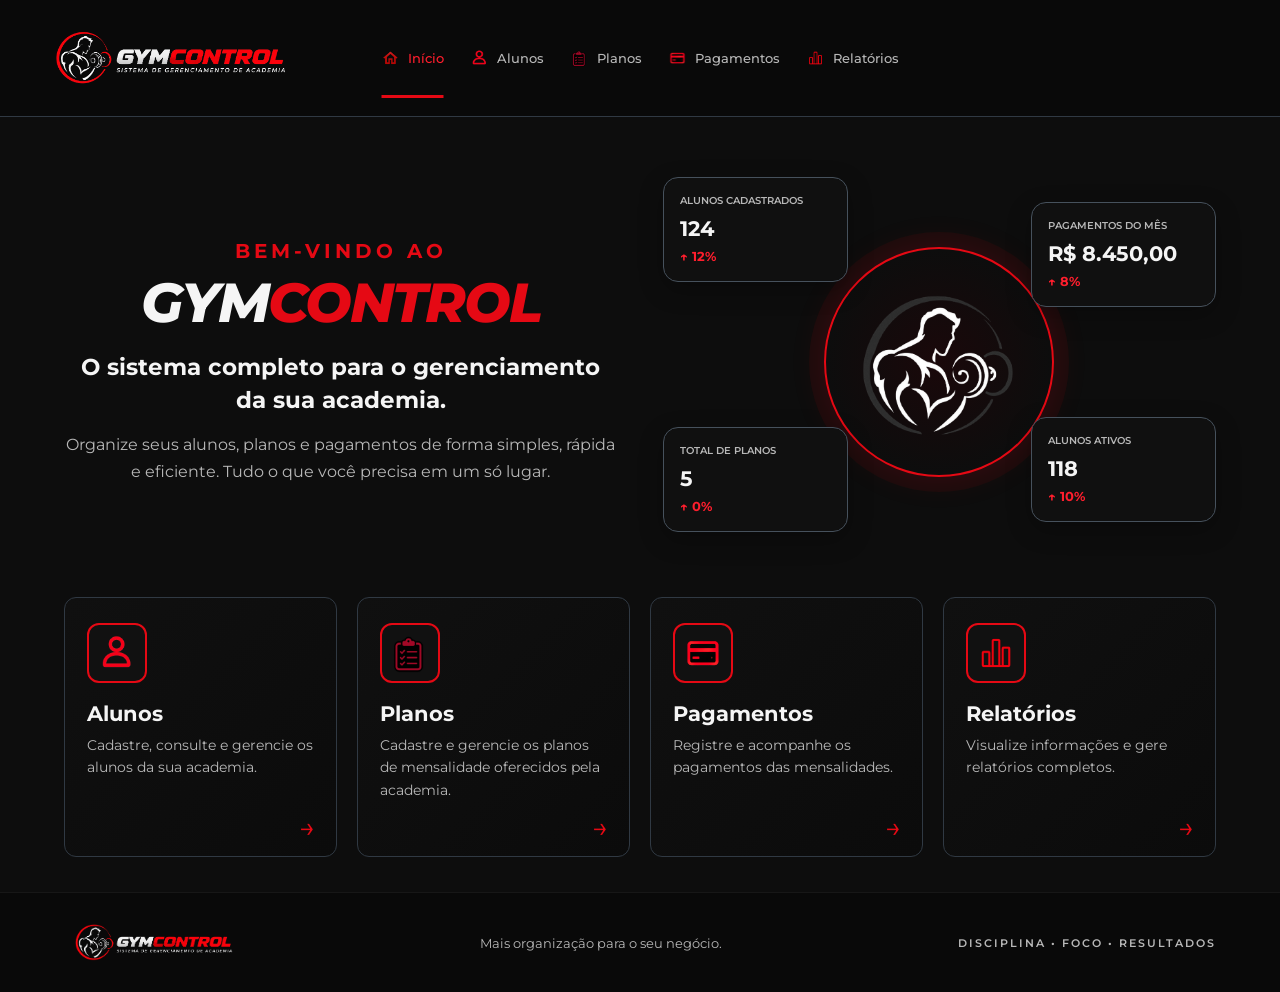
==== index.html @ 433f5897 "Primeiro commit do GymControl" ====
<!DOCTYPE html>
<html lang="pt-BR">

<head>
    <meta charset="UTF-8">
    <meta name="viewport" content="width=device-width, initial-scale=1.0">

    <title>GymControl | Sistema de Academia</title>

    <link href="https://fonts.googleapis.com/css2?family=Montserrat:wght@400;500;600;700;800&display=swap" rel="stylesheet">

    <!-- Biblioteca de ícones -->
    <link rel="stylesheet" href="https://cdnjs.cloudflare.com/ajax/libs/font-awesome/6.7.2/css/all.min.css">

    <link rel="stylesheet" href="style.css">
</head>

<body>

    <!-- CABEÇALHO -->
    <header class="cabecalho">

        <a href="index.html" class="logo">
            <img src="imagens/logo.png"
                 alt="GymControl - Sistema de gerenciamento de academia">
        </a>

       
        <!-- MENU CENTRALIZADO -->
        <nav class="menu">

            <a href="index.html" class="menu-link ativo">
                <img src="imagens/inicio.png" alt="">
                <span>Início</span>
            </a>

            <a href="alunos.html" class="menu-link">
                <img src="imagens/alunos.png" alt="">
                <span>Alunos</span>
            </a>

            <a href="planos.html" class="menu-link">
                <img src="imagens/planos.png" alt="">
                <span>Planos</span>
            </a>

            <a href="pagamentos.html" class="menu-link">
                <img src="imagens/pagamentos.png" alt="">
                <span>Pagamentos</span>
            </a>

            <a href="relatorios.html" class="menu-link">
                <img src="imagens/relatorios.png" alt="">
                <span>Relatórios</span>
            </a>

        </nav>

    </header>


    <!-- CONTEÚDO PRINCIPAL -->
    <main class="conteudo">

        <!-- APRESENTAÇÃO -->
        <section class="apresentacao">

            <div class="texto-apresentacao">

                <p class="subtitulo">BEM-VINDO AO</p>

                <h1>GYM<span>CONTROL</span></h1>

                <h2>
                    O sistema completo para o gerenciamento
                    da sua academia.
                </h2>

                <p class="descricao">
                    Organize seus alunos, planos e pagamentos
                    de forma simples, rápida e eficiente.
                    Tudo o que você precisa em um só lugar.
                </p>

            </div>


            <!-- PAINEL DE INDICADORES -->
            <div class="painel-indicadores">

                <div class="circulo-central">
                    <span class="icone-academia">
                        <img src="imagens/academia.png"
                             alt="">
                    </span>
                </div>

                <div class="indicador indicador-alunos">
                    <p>ALUNOS CADASTRADOS</p>
                    <h3>124</h3>
                    <span>&uarr; 12%</span>
                </div>

                <div class="indicador indicador-pagamentos">
                    <p>PAGAMENTOS DO MÊS</p>
                    <h3>R$ 8.450,00</h3>
                    <span>&uarr; 8%</span>
                </div>

                <div class="indicador indicador-planos">
                    <p>TOTAL DE PLANOS</p>
                    <h3>5</h3>
                    <span>&uarr; 0%</span>
                </div>

                <div class="indicador indicador-ativos">
                    <p>ALUNOS ATIVOS</p>
                    <h3>118</h3>
                    <span>&uarr; 10%</span>
                </div>

            </div>

        </section>


        <!-- ATALHOS DO SISTEMA -->
        <section class="atalhos">

            <!-- ALUNOS -->
            <a href="alunos.html" class="card">

                <div class="card-icone">
                    <img src="imagens/alunos.png" alt="">
                </div>

                <h3>Alunos</h3>

                <p>
                    Cadastre, consulte e gerencie
                    os alunos da sua academia.
                </p>

                <span class="card-link">&rarr;</span>

            </a>


            <!-- PLANOS -->
            <a href="planos.html" class="card">

                <div class="card-icone">
                    <img src="imagens/planos.png" alt="">
                </div>

                <h3>Planos</h3>

                <p>
                    Cadastre e gerencie os planos
                    de mensalidade oferecidos
                    pela academia.
                </p>

                <span class="card-link">&rarr;</span>

            </a>


            <!-- PAGAMENTOS -->
            <a href="pagamentos.html" class="card">

                <div class="card-icone">
                    <img src="imagens/pagamentos.png" alt="">
                </div>

                <h3>Pagamentos</h3>

                <p>
                    Registre e acompanhe
                    os pagamentos das mensalidades.
                </p>

                <span class="card-link">&rarr;</span>

            </a>


            <!-- RELATÓRIOS -->
            <a href="relatorios.html" class="card">

                <div class="card-icone">
                    <img src="imagens/relatorios.png" alt="">
                </div>

                <h3>Relatórios</h3>

                <p>
                    Visualize informações e
                    gere relatórios completos.
                </p>

                <span class="card-link">&rarr;</span>

            </a>

        </section>

    </main>


    <!-- RODAPÉ -->
    <footer class="rodape">

        <a href="index.html" class="rodape-logo">
            <img src="imagens/logo.png" alt="GymControl">
        </a>

        <p>Mais organização para o seu negócio.</p>

        <div class="rodape-slogan">
            DISCIPLINA &bull; FOCO &bull; RESULTADOS
        </div>

    </footer>

</body>

</html>
---- style.css ----
/* ==============================
   CONFIGURAÇÕES GERAIS
============================== */

* {
    margin: 0;
    padding: 0;
    box-sizing: border-box;
}

:root {
    --preto: #0D0D0D;
    --cinza-escuro: #1A1A1A;
    --vermelho: #E50914;
    --vermelho-hover: #FF1E2D;
    --branco: #F5F5F5;
    --cinza-claro: #B8B8B8;
    --borda: #303943;
}

body {
    font-family: 'Montserrat', sans-serif;
    background-color: var(--preto);
    color: var(--branco);
    min-height: 100vh;
    display: flex;
    flex-direction: column;
}

a {
    color: inherit;
    text-decoration: none;
}

button,
a {
    -webkit-tap-highlight-color: transparent;
}


/* ==============================
   CABEÇALHO
============================== */

.cabecalho {
    position: relative;
    width: 100%;
    min-height: 100px;
    padding: 18px 4%;
    display: flex;
    align-items: center;
    justify-content: space-between;
    gap: 25px;
    border-bottom: 1px solid var(--borda);
    background-color: #090909;
}

/* LOGO */

.logo {
    display: flex;
    align-items: center;
    flex-shrink: 0;
    text-decoration: none;
    z-index: 2;
}

.logo img {
    display: block;
    width: 330px;
    max-height: 80px;
    object-fit: contain;
    object-position: left center;
}

/* Estilos antigos da logo em texto */

.logo-simbolo {
    width: 58px;
    height: 58px;
    border: 3px solid var(--vermelho);
    border-radius: 50%;
    display: flex;
    align-items: center;
    justify-content: center;
    color: var(--branco);
    font-size: 22px;
    font-weight: 800;
    font-style: italic;
    flex-shrink: 0;
}

.logo-texto h2 {
    font-size: 25px;
    font-weight: 800;
    font-style: italic;
    letter-spacing: -1px;
}

.logo-texto h2 span {
    color: var(--vermelho);
}

.logo-texto p {
    margin-top: 4px;
    font-size: 9px;
    font-weight: 600;
    letter-spacing: 1.2px;
    color: var(--cinza-claro);
}


/* ==============================
   MENU DE NAVEGAÇÃO
============================== */


.menu {
    position: absolute;
    left: 50%;
    top: 50%;
    transform: translate(-50%, -50%);

    display: flex;
    align-items: center;
    justify-content: center;
    gap: 27px;
}

.menu-link {
    position: relative;
    display: flex;
    align-items: center;
    justify-content: center;
    gap: 8px;

    padding: 14px 0;
    color: var(--cinza-claro);
    font-size: 13px;
    font-weight: 500;
    white-space: nowrap;

    transition: color 0.3s ease;
}

/* Imagens do menu */
.menu-link img {
    width: 18px;
    height: 18px;
    object-fit: contain;
    display: block;
    transition: transform 0.3s ease;
}

.menu-link:hover,
.menu-link.ativo {
    color: var(--vermelho-hover);
}

.menu-link:hover img {
    transform: translateY(-2px);
}

.menu-link.ativo::after {
    content: "";
    position: absolute;
    bottom: -17px;
    left: 0;
    width: 100%;
    height: 3px;
    background-color: var(--vermelho);
}



/* ==============================
   CONTEÚDO PRINCIPAL
============================== */

.conteudo {
    width: 100%;
    max-width: 1600px;
    margin: 0 auto;
    padding: 45px 5% 35px;
    flex: 1;
}


/* ==============================
   APRESENTAÇÃO INICIAL
============================== */

.apresentacao {
    display: grid;
    grid-template-columns: 1fr 1fr;
    align-items: center;
    gap: 45px;
    min-height: 400px;
    margin-bottom: 35px;
}

.texto-apresentacao {
    width: 100%;
    max-width: 620px;
    display: flex;
    flex-direction: column;
    align-items: center;
    justify-content: center;
    text-align: center;
    margin: 0 auto;
}

.subtitulo {
    margin-bottom: 10px;
    color: var(--vermelho);
    font-size: 20px;
    font-weight: 700;
    letter-spacing: 4px;
    text-align: center;
}

.texto-apresentacao h1 {
    margin-bottom: 18px;
    font-size: 55px;
    font-weight: 800;
    font-style: italic;
    letter-spacing: -2px;
    line-height: 1.1;
    text-align: center;
}

.texto-apresentacao h1 span {
    color: var(--vermelho);
}

.texto-apresentacao h2 {
    max-width: 560px;
    margin-bottom: 15px;
    font-size: 23px;
    line-height: 1.4;
    font-weight: 700;
    text-align: center;
}

.descricao {
    max-width: 550px;
    color: var(--cinza-claro);
    font-size: 16px;
    line-height: 1.7;
    text-align: center;
}


/* ==============================
   PAINEL DE INDICADORES
============================== */

.painel-indicadores {
    position: relative;
    width: 100%;
    min-height: 390px;
    display: flex;
    align-items: center;
    justify-content: center;
}

.circulo-central {
    width: 230px;
    height: 230px;
    border: 2px solid var(--vermelho);
    border-radius: 50%;
    display: flex;
    align-items: center;
    justify-content: center;
    background: radial-gradient(
        circle,
        #1A080A 0%,
        #0D0D0D 70%
    );
    box-shadow:
        0 0 0 15px #E5091410,
        0 0 35px #E5091420;
}


.icone-academia img {
    width: 180px;
    height: 180px;
    object-fit: contain;
    display: block;
}

.icone-academia {
    display: flex;
    align-items: center;
    justify-content: center;
    filter: grayscale(1);
}



/* ==============================
   INDICADORES
============================== */

.indicador {
    position: absolute;
    z-index: 2;
    width: 185px;
    padding: 16px;
    border: 1px solid #46515C;
    border-radius: 15px;
    background-color: #101010;
    box-shadow: 0 8px 25px #00000040;
}

.indicador p {
    margin-bottom: 8px;
    color: var(--cinza-claro);
    font-size: 10px;
    font-weight: 600;
    line-height: 1.4;
}

.indicador h3 {
    margin-bottom: 5px;
    color: var(--branco);
    font-size: 21px;
    font-weight: 700;
}

.indicador span {
    color: var(--vermelho-hover);
    font-size: 13px;
    font-weight: 700;
}

.indicador-alunos {
    top: 10px;
    left: 0;
}

.indicador-pagamentos {
    top: 35px;
    right: 0;
}

.indicador-planos {
    bottom: 25px;
    left: 0;
}

.indicador-ativos {
    right: 0;
    bottom: 35px;
}


/* ==============================
   CARTÕES DE ATALHO
============================== */

.atalhos {
    width: 100%;
    display: grid;
    grid-template-columns: repeat(4, minmax(0, 1fr));
    gap: 20px;
    align-items: stretch;
}

.card {
    position: relative;
    min-width: 0;
    min-height: 230px;
    padding: 25px 22px 55px;
    display: flex;
    flex-direction: column;
    align-items: flex-start;
    border: 1px solid var(--borda);
    border-radius: 12px;
    background: linear-gradient(
        135deg,
        #101010 0%,
        #0B0B0B 100%
    );
    color: var(--branco);
    text-decoration: none;
    cursor: pointer;
    transition:
        transform 0.3s ease,
        border-color 0.3s ease,
        box-shadow 0.3s ease;
}

.card:hover {
    transform: translateY(-5px);
    border-color: var(--vermelho);
    box-shadow: 0 10px 30px #E5091412;
}


/* ==============================
   IMAGENS DOS CARTÕES
============================== */

.card-icone {
    width: 60px;
    height: 60px;
    margin-bottom: 18px;
    display: flex;
    align-items: center;
    justify-content: center;
    overflow: hidden;
    border: 2px solid var(--vermelho);
    border-radius: 12px;
    background-color: #111111;
    color: var(--vermelho-hover);
    font-size: 30px;
}

.card-icone img {
    display: block;
    width: 70%;
    height: 70%;
    object-fit: contain;
}


/* ==============================
   TEXTOS DOS CARTÕES
============================== */

.card h3 {
    margin-bottom: 8px;
    color: var(--branco);
    font-size: 21px;
    font-weight: 700;
}

.card p {
    width: 100%;
    color: var(--cinza-claro);
    font-size: 14px;
    line-height: 1.6;
}


/* ==============================
   SETA DOS CARTÕES
============================== */

.card-link {
    position: absolute;
    right: 20px;
    bottom: 12px;
    color: var(--vermelho);
    font-size: 28px;
    transition:
        color 0.3s ease,
        right 0.3s ease;
}

.card:hover .card-link {
    right: 14px;
    color: var(--vermelho-hover);
}


/* ==============================
   RODAPÉ
============================== */

.rodape {
    width: 100%;
    min-height: 95px;
    padding: 22px 5%;
    display: flex;
    align-items: center;
    justify-content: space-between;
    gap: 20px;
    border-top: 1px solid #171717;
    background-color: #090909;
}

.rodape-logo {
    display: flex;
    align-items: center;
    gap: 12px;
}

.rodape-logo img {
    display: block;
    width: 180px;
    max-height: 55px;
    object-fit: contain;
}

.rodape-logo strong {
    width: 48px;
    height: 48px;
    display: flex;
    align-items: center;
    justify-content: center;
    border: 2px solid var(--vermelho);
    border-radius: 50%;
    font-size: 18px;
    font-style: italic;
}

.rodape-logo span {
    font-size: 17px;
    font-weight: 700;
}

.rodape p {
    color: var(--cinza-claro);
    font-size: 13px;
}

.rodape-slogan {
    color: var(--cinza-claro);
    font-size: 11px;
    font-weight: 600;
    letter-spacing: 2px;
    text-align: right;
}



/* ==============================
   PÁGINA DE CADASTRO
============================== */

.pagina-cadastro {
    width: 100%;
    max-width: 1300px;
    margin: 0 auto;
    padding: 45px 5% 65px;
    flex: 1;
}

.voltar {
    display: inline-block;
    margin-bottom: 28px;
    color: var(--cinza-claro);
    font-size: 14px;
    transition: color 0.3s ease;
}

.voltar:hover {
    color: var(--vermelho-hover);
}

.titulo-pagina {
    margin-bottom: 35px;
}

.subtitulo-pagina {
    margin-bottom: 5px;
    color: var(--vermelho);
    font-size: 17px;
    font-weight: 700;
    letter-spacing: 2px;
}

.titulo-pagina h1 {
    margin-bottom: 5px;
    color: var(--branco);
    font-size: 42px;
    font-weight: 800;
}

.titulo-pagina > p:last-child {
    color: var(--cinza-claro);
    font-size: 16px;
    line-height: 1.6;
}

.formulario-container {
    padding: 35px;
    border: 1px solid var(--borda);
    border-radius: 12px;
    background: linear-gradient(135deg, #111111, #0B0B0B);
}

.formulario {
    display: grid;
    grid-template-columns: repeat(2, minmax(0, 1fr));
    gap: 28px 35px;
}

.campo {
    display: flex;
    flex-direction: column;
    gap: 10px;
    min-width: 0;
}

.campo label {
    color: var(--branco);
    font-size: 16px;
    font-weight: 600;
}

.campo label span {
    color: var(--vermelho);
}

.campo input,
.campo select {
    width: 100%;
    min-height: 52px;
    padding: 14px 16px;
    border: 1px solid #3B4249;
    border-radius: 9px;
    outline: none;
    background-color: #151515;
    color: var(--branco);
    font-family: inherit;
    font-size: 15px;
    transition: border-color 0.3s ease;
}

.campo input::placeholder {
    color: #91A0AD;
}

.campo input:focus,
.campo select:focus {
    border-color: var(--vermelho);
}

.campo select {
    cursor: pointer;
}

.campo-completo {
    grid-column: 1 / -1;
}

.acoes-formulario {
    grid-column: 1 / -1;
    display: flex;
    justify-content: flex-end;
    margin-top: 7px;
}

.botao-cadastrar {
    min-width: 225px;
    min-height: 50px;
    padding: 14px 22px;
    display: flex;
    align-items: center;
    justify-content: center;
    gap: 10px;
    border: none;
    border-radius: 11px;
    background: linear-gradient(90deg, #F00024, #D90020);
    color: white;
    font-family: inherit;
    font-size: 14px;
    font-weight: 700;
    cursor: pointer;
    transition: 0.3s ease;
}

.botao-cadastrar:hover {
    background: var(--vermelho-hover);
    transform: translateY(-2px);
}

.icone-botao {
    display: flex;
    align-items: center;
    justify-content: center;
}

.icone-botao img {
    width: 20px;
    height: 20px;
    object-fit: contain;
}

/* BOTÃO SAIR */

.botao-sair {
    z-index: 2;
    flex-shrink: 0;
    padding: 12px 20px;
    border: 1px solid #46515C;
    border-radius: 12px;
    color: var(--branco);
    font-size: 14px;
    font-weight: 600;
    transition: 0.3s ease;
}

.botao-sair:hover {
    border-color: var(--vermelho);
    color: var(--vermelho-hover);
}


/* ÍCONES DOS CAMPOS DO FORMULÁRIO */

.campo label {
    display: flex;
    align-items: center;
    gap: 10px;
    flex-wrap: wrap;
}

.icone-campo {
    display: inline-flex;
    align-items: center;
    justify-content: center;
    flex-shrink: 0;
    width: 24px;
    height: 24px;
}

.icone-campo img {
    display: block;
    width: 22px;
    height: 22px;
    object-fit: contain;
}

/* A cor vermelha fica somente no asterisco */

.campo label .obrigatorio {
    color: var(--vermelho);
}


/* ========================================
   PÁGINA DE RELATÓRIOS — GYMCONTROL
======================================== */

.pagina-relatorios {
    position: relative;
    isolation: isolate;
    width: 100%;
    max-width: 1600px;
    margin: 0 auto;
    padding: 45px 5% 35px;
    flex: 1;
}


/* TÍTULO DA PÁGINA */

.titulo-relatorios {
    margin-bottom: 28px;
}

.titulo-relatorios .subtitulo-pagina {
    margin-bottom: 8px;
    color: var(--vermelho);
    font-size: 16px;
    font-weight: 800;
    letter-spacing: 1px;
}

.titulo-relatorios h1 {
    margin-bottom: 6px;
    color: var(--branco);
    font-size: 38px;
    font-weight: 800;
    line-height: 1.2;
}

.titulo-relatorios > p:last-child {
    color: var(--cinza-claro);
    font-size: 16px;
    line-height: 1.6;
}


/* ========================================
   CARTÕES DE RESUMO
======================================== */

.resumo-relatorios {
    display: grid;
    grid-template-columns: repeat(2, minmax(0, 1fr));
    gap: 24px;
    margin-bottom: 25px;
}

.resumo-card {
    min-width: 0;
    min-height: 98px;
    padding: 18px 28px;
    display: flex;
    align-items: center;
    gap: 25px;

    border: 1px solid var(--vermelho);
    border-radius: 12px;
    background: linear-gradient(135deg, #101010, #090909);

    transition:
        background-color 0.3s ease,
        box-shadow 0.3s ease;
}

.resumo-card:hover {
    box-shadow: 0 0 20px #E5091415;
}

.resumo-icone {
    width: 64px;
    height: 64px;
    flex-shrink: 0;

    display: flex;
    align-items: center;
    justify-content: center;
}

.resumo-icone img {
    display: block;
    width: 48px;
    height: 48px;
    object-fit: contain;

    /* Deixa os ícones brancos para combinar
       com o visual da página */
    filter: grayscale(1) brightness(0) invert(1);
}

.resumo-card p {
    margin-bottom: 5px;
    color: var(--cinza-claro);
    font-size: 14px;
    line-height: 1.5;
}

.resumo-card h2 {
    color: var(--branco);
    font-size: 32px;
    font-weight: 800;
    line-height: 1.2;
    overflow-wrap: anywhere;
}


/* ========================================
   ÁREA DE FILTROS
======================================== */

.filtros-relatorios {
    width: 100%;
    margin-bottom: 15px;
    padding: 16px 22px;

    display: grid;
    grid-template-columns: 1.7fr 1fr 1fr auto;
    align-items: end;
    gap: 24px;

    border: 1px solid var(--borda);
    border-radius: 11px;
    background-color: #0B0D0E;
}


/* Campo de busca */

.campo-busca {
    min-width: 0;
}

.campo-busca input {
    width: 100%;
    min-height: 52px;
    padding: 0 16px;

    border: 1px solid #3B454D;
    border-radius: 10px;
    outline: none;

    background-color: #111314;
    color: var(--branco);
    font-family: inherit;
    font-size: 14px;

    transition: border-color 0.3s ease;
}

.campo-busca input::placeholder {
    color: var(--cinza-claro);
}

.campo-busca input:focus {
    border-color: var(--vermelho);
}


/* Campos dos filtros */

.filtro-campo {
    min-width: 0;
    display: flex;
    flex-direction: column;
    gap: 7px;
}

.filtro-campo label {
    color: var(--cinza-claro);
    font-size: 13px;
    font-weight: 500;
}

.filtro-campo select {
    width: 100%;
    min-height: 44px;
    padding: 0 12px;

    border: 1px solid #3B454D;
    border-radius: 9px;
    outline: none;

    background-color: #111314;
    color: var(--branco);
    font-family: inherit;
    font-size: 14px;

    cursor: pointer;
}

.filtro-campo select:focus {
    border-color: var(--vermelho);
}

.filtro-campo select option {
    background-color: #111111;
    color: var(--branco);
}


/* Botão atualizar */

.botao-atualizar {
    min-height: 48px;
    padding: 0 22px;

    display: inline-flex;
    align-items: center;
    justify-content: center;

    border: 1px solid var(--vermelho);
    border-radius: 10px;

    background-color: transparent;
    color: var(--branco);
    font-family: inherit;
    font-size: 14px;
    font-weight: 700;
    white-space: nowrap;

    cursor: pointer;
    transition:
        background-color 0.3s ease,
        transform 0.3s ease;
}

.botao-atualizar:hover {
    background-color: var(--vermelho);
    transform: translateY(-2px);
}


/* ========================================
   TABELA DE RELATÓRIOS
======================================== */

.tabela-container {
    width: 100%;
    min-width: 0;
    padding: 10px 22px 16px;

    border: 1px solid var(--borda);
    border-radius: 11px;
    background: linear-gradient(135deg, #0C0E0F, #090A0A);
}

.tabela-responsiva {
    width: 100%;
    overflow-x: auto;
}

.tabela-relatorios {
    width: 100%;
    border-collapse: collapse;
    text-align: left;
}

.tabela-relatorios thead th {
    padding: 17px 8px 14px;

    border-bottom: 1px solid #283138;

    color: #B7D1E1;
    font-size: 11px;
    font-weight: 800;
    letter-spacing: 1.3px;
    text-transform: uppercase;
    white-space: nowrap;
}

.tabela-relatorios tbody td {
    padding: 14px 8px;

    border-bottom: 1px solid #252D32;

    color: var(--branco);
    font-size: 14px;
    font-weight: 500;
    line-height: 1.5;
}

.tabela-relatorios tbody tr {
    transition: background-color 0.2s ease;
}

.tabela-relatorios tbody tr:hover {
    background-color: #FFFFFF06;
}

.tabela-relatorios tbody tr:last-child td {
    border-bottom: none;
}


/* ========================================
   SITUAÇÃO DOS PAGAMENTOS
======================================== */

.situacao {
    display: inline-flex;
    align-items: center;
    justify-content: center;

    min-width: 80px;
    padding: 6px 13px;

    border-radius: 10px;

    color: #FFFFFF;
    font-size: 12px;
    font-weight: 600;
    white-space: nowrap;
}

.situacao.pago {
    background-color: #075735;
}

.situacao.pendente {
    background-color: #805000;
}

.situacao.atrasado {
    background-color: #8D1018;
}


/* ========================================
   BOTÕES DE AÇÃO DA TABELA
======================================== */

.acoes-tabela {
    white-space: nowrap;
}

.acoes-tabela button {
    margin-right: 5px;
}

.botao-acao {
    min-height: 36px;
    padding: 0 10px;

    border: 1px solid #3D4A54;
    border-radius: 8px;

    background-color: #101314;
    color: var(--branco);
    font-family: inherit;
    font-size: 11px;
    font-weight: 600;

    cursor: pointer;
    transition:
        border-color 0.3s ease,
        background-color 0.3s ease;
}

.botao-acao:hover {
    border-color: var(--vermelho);
    background-color: #E5091415;
}


/* ========================================
   PAGINAÇÃO
======================================== */

.paginacao-relatorios {
    padding-top: 16px;

    display: flex;
    align-items: center;
    justify-content: space-between;
    gap: 18px;
}

.paginacao-relatorios > p {
    color: #B7D1E1;
    font-size: 13px;
    line-height: 1.5;
}

.botoes-paginacao {
    display: flex;
    align-items: center;
    justify-content: flex-end;
    flex-wrap: wrap;
    gap: 5px;
}

.botoes-paginacao button {
    min-width: 34px;
    height: 34px;
    padding: 0 8px;

    border: 1px solid #303B44;
    border-radius: 7px;

    background-color: #101314;
    color: var(--branco);
    font-family: inherit;
    font-size: 12px;

    cursor: pointer;
    transition:
        background-color 0.2s ease,
        border-color 0.2s ease;
}

.botoes-paginacao button:hover:not(:disabled) {
    border-color: var(--vermelho);
}

.botoes-paginacao button.pagina-ativa {
    border-color: var(--vermelho);
    background-color: var(--vermelho);
    color: #FFFFFF;
    font-weight: 800;
    box-shadow: 0 0 12px #E5091435;
}

.botoes-paginacao button:disabled {
    opacity: 0.45;
    cursor: not-allowed;
}
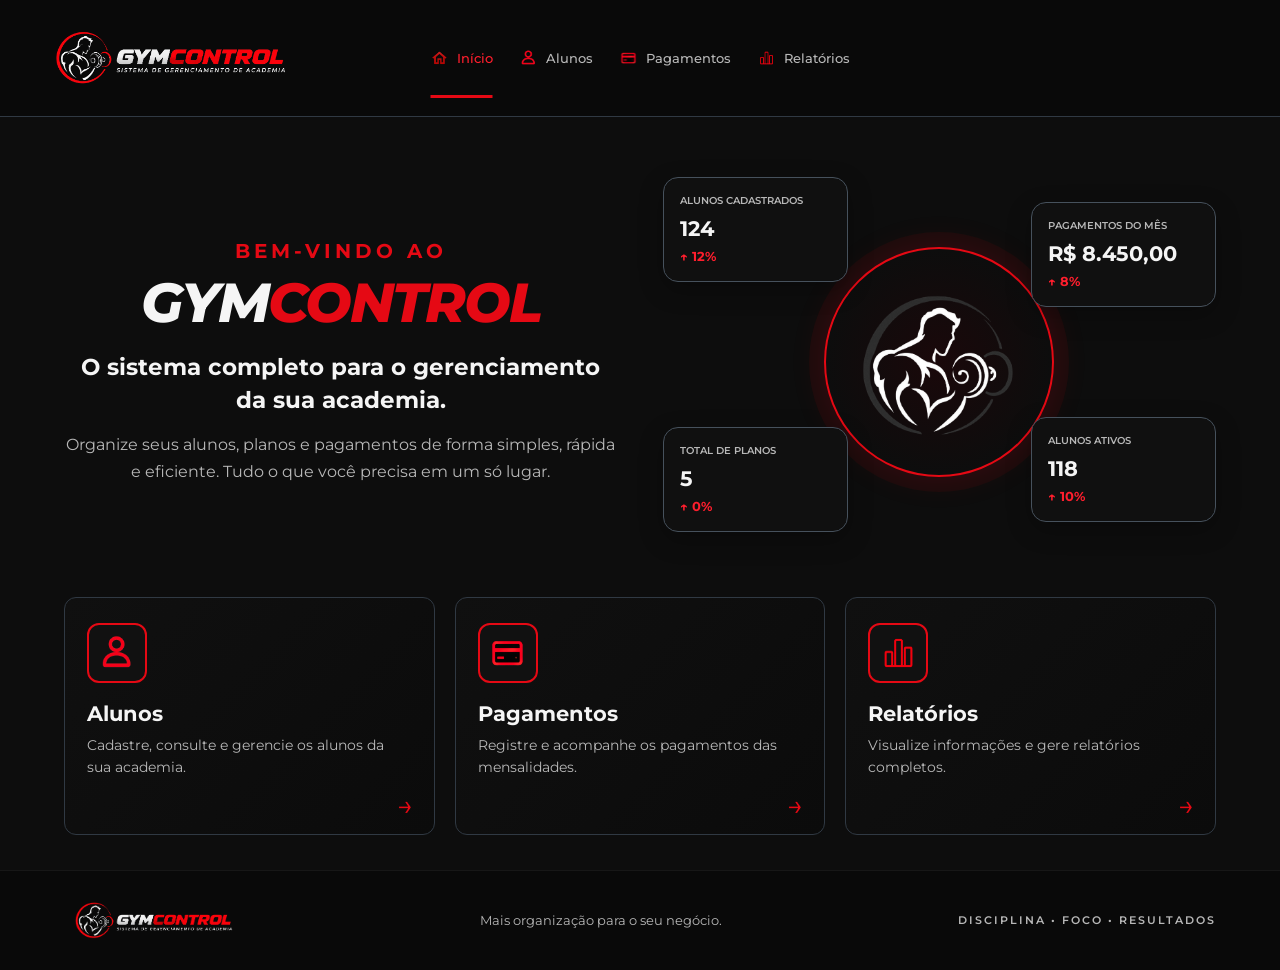
==== commit cc4566b9: "construção dos relatorios" ====
--- a/index.html
+++ b/index.html
@@ -38,11 +38,6 @@
             <a href="alunos.html" class="menu-link">
                 <img src="imagens/alunos.png" alt="">
                 <span>Alunos</span>
-            </a>
-
-            <a href="planos.html" class="menu-link">
-                <img src="imagens/planos.png" alt="">
-                <span>Planos</span>
             </a>
 
             <a href="pagamentos.html" class="menu-link">
@@ -147,25 +142,6 @@
             </a>
 
 
-            <!-- PLANOS -->
-            <a href="planos.html" class="card">
-
-                <div class="card-icone">
-                    <img src="imagens/planos.png" alt="">
-                </div>
-
-                <h3>Planos</h3>
-
-                <p>
-                    Cadastre e gerencie os planos
-                    de mensalidade oferecidos
-                    pela academia.
-                </p>
-
-                <span class="card-link">&rarr;</span>
-
-            </a>
-
 
             <!-- PAGAMENTOS -->
             <a href="pagamentos.html" class="card">
--- a/style.css
+++ b/style.css
@@ -364,7 +364,7 @@
 .atalhos {
     width: 100%;
     display: grid;
-    grid-template-columns: repeat(4, minmax(0, 1fr));
+    grid-template-columns: repeat(3, minmax(0, 1fr));
     gap: 20px;
     align-items: stretch;
 }
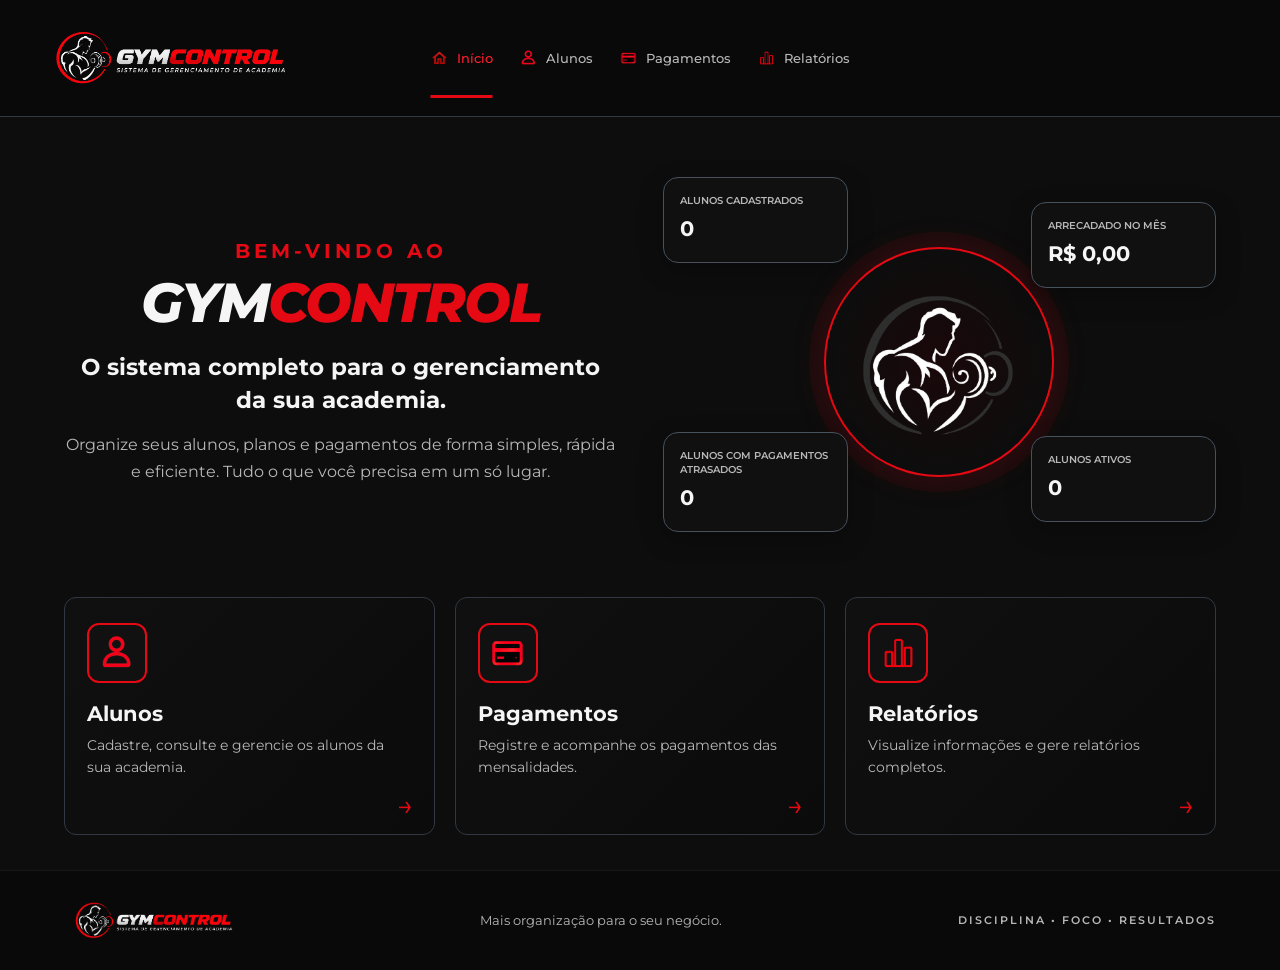
==== commit 46d26979: "finalizacao do projeto" ====
--- a/index.html
+++ b/index.html
@@ -81,38 +81,32 @@
             </div>
 
 
-            <!-- PAINEL DE INDICADORES -->
-            <div class="painel-indicadores">
+           <div class="painel-indicadores">
 
                 <div class="circulo-central">
                     <span class="icone-academia">
-                        <img src="imagens/academia.png"
-                             alt="">
+                        <img src="imagens/academia.png" alt="">
                     </span>
                 </div>
 
                 <div class="indicador indicador-alunos">
                     <p>ALUNOS CADASTRADOS</p>
-                    <h3>124</h3>
-                    <span>&uarr; 12%</span>
+                    <h3 id="indicadorAlunos">0</h3>
                 </div>
 
                 <div class="indicador indicador-pagamentos">
-                    <p>PAGAMENTOS DO MÊS</p>
-                    <h3>R$ 8.450,00</h3>
-                    <span>&uarr; 8%</span>
+                    <p>ARRECADADO NO MÊS</p>
+                    <h3 id="indicadorArrecadado">R$ 0,00</h3>
                 </div>
 
                 <div class="indicador indicador-planos">
-                    <p>TOTAL DE PLANOS</p>
-                    <h3>5</h3>
-                    <span>&uarr; 0%</span>
+                    <p>ALUNOS COM PAGAMENTOS ATRASADOS</p>
+                    <h3 id="indicadorAtrasados">0</h3>
                 </div>
 
                 <div class="indicador indicador-ativos">
                     <p>ALUNOS ATIVOS</p>
-                    <h3>118</h3>
-                    <span>&uarr; 10%</span>
+                    <h3 id="indicadorAtivos">0</h3>
                 </div>
 
             </div>
@@ -199,7 +193,9 @@
         </div>
 
     </footer>
-
+    
+    <script src="Modelo.js"></script>
+    <script src="controlador.js"></script>
 </body>
 
 </html>
--- a/style.css
+++ b/style.css
@@ -1170,3 +1170,152 @@
 
 
 
+
+/* JANELA DE EDIÇÃO */
+.modal-edicao {
+    display: none;
+    position: fixed;
+    z-index: 1000;
+    top: 0;
+    left: 0;
+    width: 100%;
+    height: 100%;
+    background-color: rgba(0, 0, 0, 0.8);
+    justify-content: center;
+    align-items: center;
+    padding: 20px;
+    box-sizing: border-box;
+}
+
+/* CONTEÚDO DO MODAL */
+.conteudo-modal {
+    background-color: #1a1a1a;
+    color: white;
+    width: 100%;
+    max-width: 500px;
+    max-height: 90vh;
+    overflow-y: auto;
+    padding: 30px;
+    border-radius: 12px;
+    box-sizing: border-box;
+}
+
+/* TÍTULO */
+.conteudo-modal h2 {
+    color: #E50914;
+    text-align: center;
+    margin-bottom: 25px;
+}
+
+/* CAMPOS DO FORMULÁRIO */
+.conteudo-modal form {
+    display: flex;
+    flex-direction: column;
+    gap: 10px;
+}
+
+.conteudo-modal label {
+    font-weight: bold;
+    margin-top: 8px;
+}
+
+.conteudo-modal input,
+.conteudo-modal select {
+    padding: 12px;
+    border: 1px solid #444;
+    border-radius: 6px;
+    background-color: #292929;
+    color: white;
+    font-family: 'Montserrat', sans-serif;
+    outline: none;
+}
+
+.conteudo-modal input:focus,
+.conteudo-modal select:focus {
+    border-color: #E50914;
+}
+
+/* BOTÕES */
+.botoes-modal {
+    display: flex;
+    gap: 12px;
+    margin-top: 20px;
+}
+
+.botoes-modal button {
+    flex: 1;
+    padding: 12px;
+    border: none;
+    border-radius: 6px;
+    cursor: pointer;
+    font-family: 'Montserrat', sans-serif;
+    font-weight: bold;
+}
+
+#btnCancelarEdicao {
+    background-color: #444;
+    color: white;
+}
+
+#btnCancelarEdicao:hover {
+    background-color: #555;
+}
+
+.botoes-modal button[type="submit"] {
+    background-color: #E50914;
+    color: white;
+}
+
+.botoes-modal button[type="submit"]:hover {
+    background-color: #FF1E2D;
+}
+
+/* BOTÃO DE EDITAR */
+.botao-editar {
+    background: none;
+    border: none;
+    cursor: pointer;
+    padding: 5px;
+    display: flex;
+    align-items: center;
+    justify-content: center;
+}
+
+.botao-editar img {
+    width: 24px;
+    height: 24px;
+    object-fit: contain;
+}
+
+.botao-editar:hover {
+    transform: scale(1.15);
+}
+
+/* BOTÃO DE EXCLUIR */
+.botao-excluir {
+    background: none;
+    border: none;
+    cursor: pointer;
+    padding: 5px;
+    display: flex;
+    align-items: center;
+    justify-content: center;
+}
+
+.botao-excluir img {
+    width: 24px;
+    height: 24px;
+    object-fit: contain;
+}
+
+.botao-excluir:hover {
+    transform: scale(1.15);
+}
+
+/* ALINHAMENTO DOS BOTÕES DE AÇÃO */
+#listaRelatorios td:last-child {
+    display: flex;
+    align-items: center;
+    justify-content: center;
+    gap: 12px;
+}
